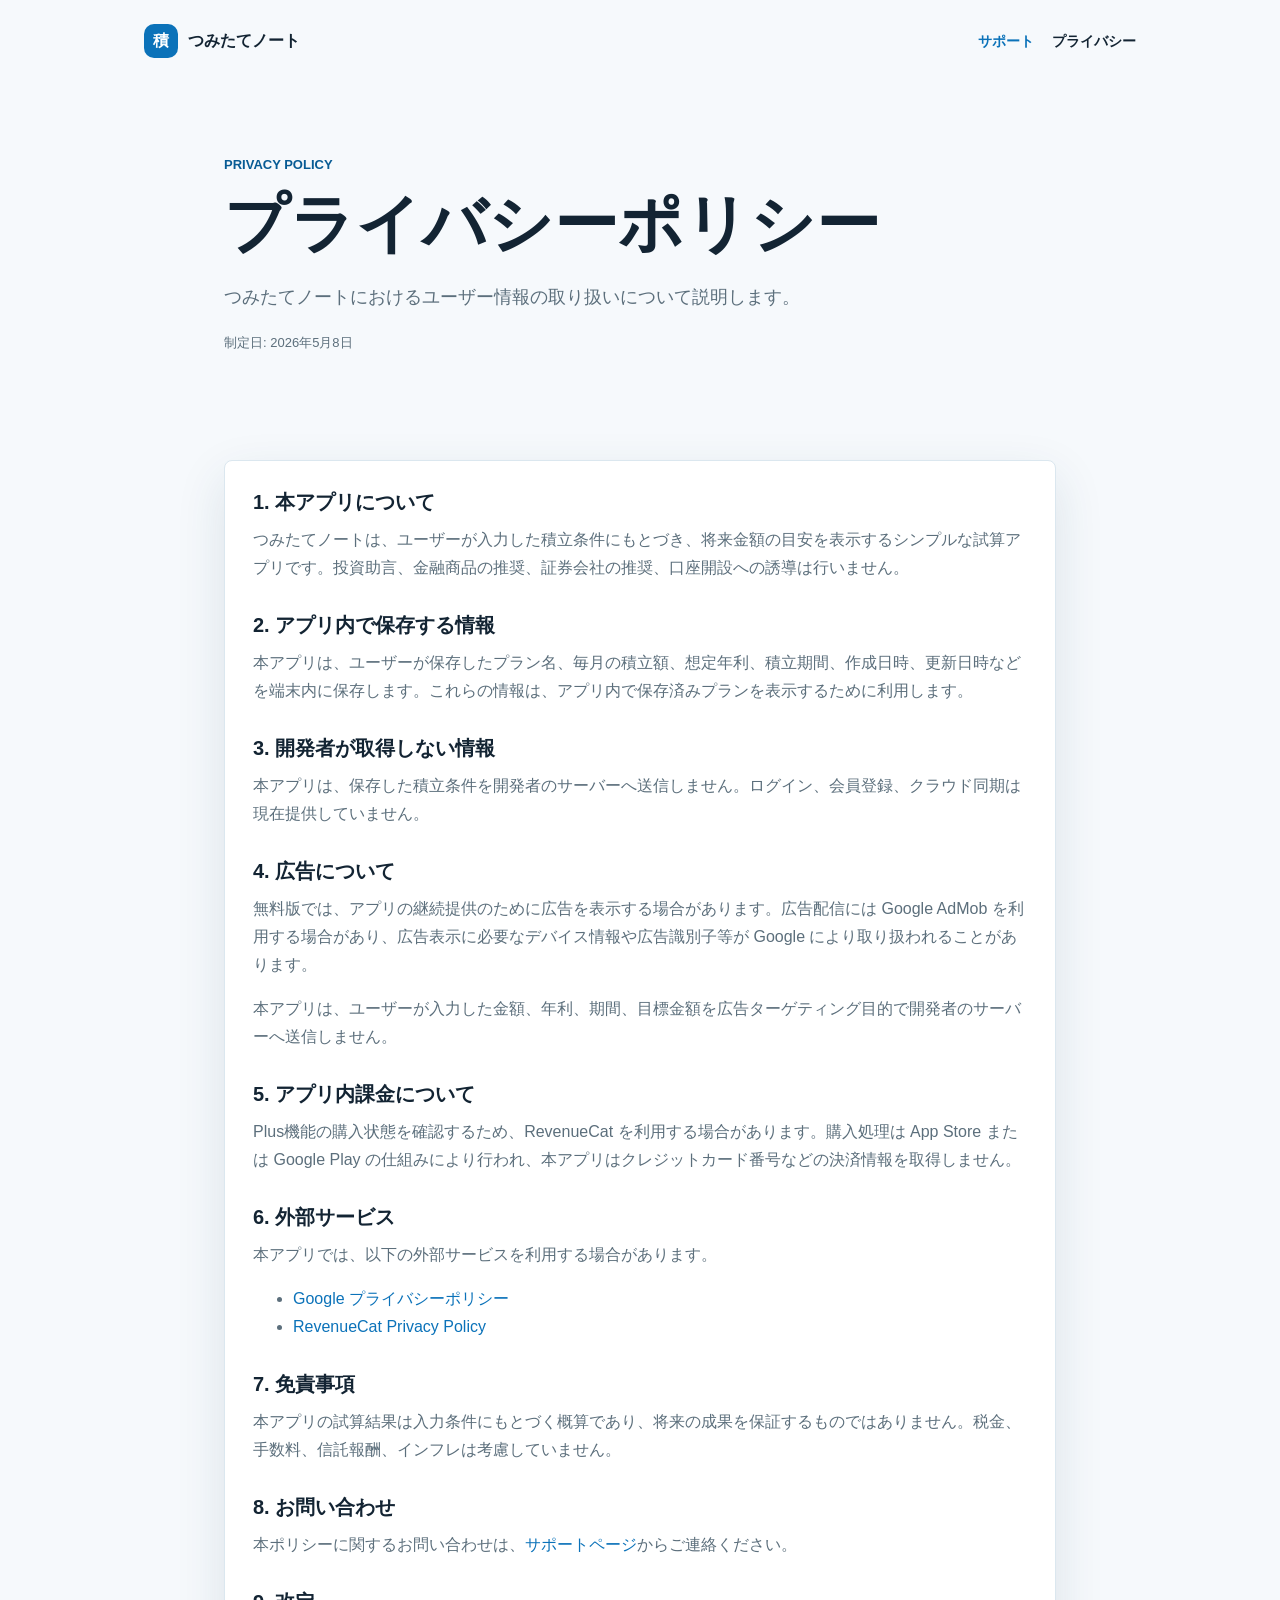
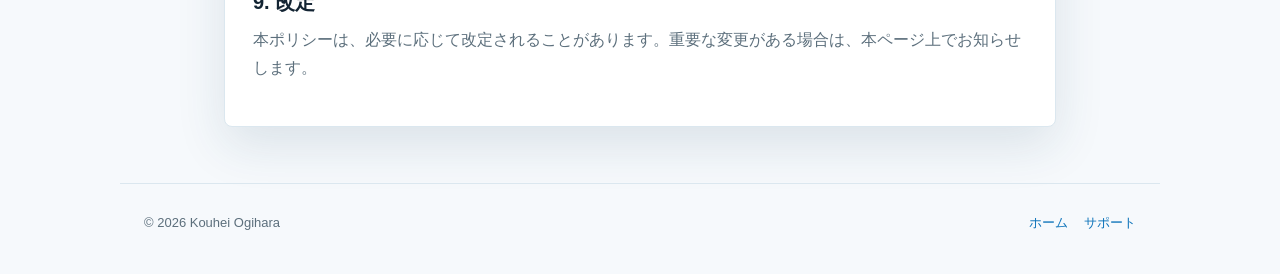
==== privacy/index.html @ b02117c7 "Add support site" ====
<!doctype html>
<html lang="ja">
  <head>
    <meta charset="utf-8">
    <meta name="viewport" content="width=device-width, initial-scale=1">
    <title>プライバシーポリシー | つみたてノート</title>
    <meta
      name="description"
      content="つみたてノートのプライバシーポリシーです。保存データ、広告、アプリ内課金、外部サービスの扱いを説明します。"
    >
    <link rel="stylesheet" href="../styles.css">
  </head>
  <body>
    <header class="site-header">
      <a class="brand" href="../" aria-label="つみたてノート ホーム">
        <span class="brand-mark" aria-hidden="true">積</span>
        <span>つみたてノート</span>
      </a>
      <nav class="nav" aria-label="主要リンク">
        <a href="../support/">サポート</a>
        <a href="./" aria-current="page">プライバシー</a>
      </nav>
    </header>

    <main class="page">
      <section class="page-head">
        <p class="eyebrow">Privacy Policy</p>
        <h1>プライバシーポリシー</h1>
        <p class="lead">
          つみたてノートにおけるユーザー情報の取り扱いについて説明します。
        </p>
        <p class="small">制定日: 2026年5月8日</p>
      </section>

      <section class="section policy">
        <h2>1. 本アプリについて</h2>
        <p>
          つみたてノートは、ユーザーが入力した積立条件にもとづき、将来金額の目安を表示するシンプルな試算アプリです。投資助言、金融商品の推奨、証券会社の推奨、口座開設への誘導は行いません。
        </p>

        <h2>2. アプリ内で保存する情報</h2>
        <p>
          本アプリは、ユーザーが保存したプラン名、毎月の積立額、想定年利、積立期間、作成日時、更新日時などを端末内に保存します。これらの情報は、アプリ内で保存済みプランを表示するために利用します。
        </p>

        <h2>3. 開発者が取得しない情報</h2>
        <p>
          本アプリは、保存した積立条件を開発者のサーバーへ送信しません。ログイン、会員登録、クラウド同期は現在提供していません。
        </p>

        <h2>4. 広告について</h2>
        <p>
          無料版では、アプリの継続提供のために広告を表示する場合があります。広告配信には Google AdMob を利用する場合があり、広告表示に必要なデバイス情報や広告識別子等が Google により取り扱われることがあります。
        </p>
        <p>
          本アプリは、ユーザーが入力した金額、年利、期間、目標金額を広告ターゲティング目的で開発者のサーバーへ送信しません。
        </p>

        <h2>5. アプリ内課金について</h2>
        <p>
          Plus機能の購入状態を確認するため、RevenueCat を利用する場合があります。購入処理は App Store または Google Play の仕組みにより行われ、本アプリはクレジットカード番号などの決済情報を取得しません。
        </p>

        <h2>6. 外部サービス</h2>
        <p>本アプリでは、以下の外部サービスを利用する場合があります。</p>
        <ul>
          <li><a href="https://policies.google.com/privacy" rel="noopener noreferrer">Google プライバシーポリシー</a></li>
          <li><a href="https://www.revenuecat.com/privacy/" rel="noopener noreferrer">RevenueCat Privacy Policy</a></li>
        </ul>

        <h2>7. 免責事項</h2>
        <p>
          本アプリの試算結果は入力条件にもとづく概算であり、将来の成果を保証するものではありません。税金、手数料、信託報酬、インフレは考慮していません。
        </p>

        <h2>8. お問い合わせ</h2>
        <p>
          本ポリシーに関するお問い合わせは、<a href="../support/">サポートページ</a>からご連絡ください。
        </p>

        <h2>9. 改定</h2>
        <p>
          本ポリシーは、必要に応じて改定されることがあります。重要な変更がある場合は、本ページ上でお知らせします。
        </p>
      </section>
    </main>

    <footer class="site-footer">
      <p>&copy; 2026 Kouhei Ogihara</p>
      <div class="footer-links">
        <a href="../">ホーム</a>
        <a href="../support/">サポート</a>
      </div>
    </footer>
  </body>
</html>
---- styles.css ----
:root {
  color-scheme: light;
  --bg: #f6f9fc;
  --surface: #ffffff;
  --surface-soft: #eef6fb;
  --text: #132433;
  --muted: #5c6f7c;
  --line: #dbe7ef;
  --accent: #0b72b9;
  --accent-strong: #075b94;
  --accent-soft: #dff1fb;
  --warning: #fff7df;
  --warning-line: #ead89a;
  --shadow: 0 18px 50px rgba(21, 62, 92, 0.12);
}

* {
  box-sizing: border-box;
}

body {
  margin: 0;
  background: var(--bg);
  color: var(--text);
  font-family:
    -apple-system,
    BlinkMacSystemFont,
    "Hiragino Sans",
    "Yu Gothic",
    "YuGothic",
    "Segoe UI",
    sans-serif;
  line-height: 1.75;
}

a {
  color: var(--accent);
  text-decoration: none;
}

a:hover {
  text-decoration: underline;
}

.site-header {
  display: flex;
  align-items: center;
  justify-content: space-between;
  max-width: 1040px;
  margin: 0 auto;
  padding: 24px;
}

.brand {
  display: inline-flex;
  align-items: center;
  gap: 10px;
  color: var(--text);
  font-weight: 800;
}

.brand:hover {
  text-decoration: none;
}

.brand-mark {
  display: grid;
  width: 34px;
  height: 34px;
  place-items: center;
  border-radius: 10px;
  background: var(--accent);
  color: #ffffff;
  font-size: 16px;
}

.nav {
  display: flex;
  align-items: center;
  gap: 18px;
  font-size: 14px;
  font-weight: 700;
}

.nav a[aria-current="page"] {
  color: var(--text);
}

main {
  max-width: 1040px;
  margin: 0 auto;
  padding: 0 24px 56px;
}

.hero,
.page-head {
  padding: 72px 0 56px;
}

.hero {
  max-width: 760px;
}

.page {
  max-width: 880px;
}

.eyebrow {
  margin: 0 0 10px;
  color: var(--accent-strong);
  font-size: 13px;
  font-weight: 800;
  letter-spacing: 0;
  text-transform: uppercase;
}

h1,
h2,
h3,
p {
  margin-top: 0;
}

h1 {
  max-width: 760px;
  margin-bottom: 20px;
  font-size: clamp(36px, 6vw, 64px);
  line-height: 1.18;
  letter-spacing: 0;
}

h2 {
  margin-bottom: 20px;
  font-size: 26px;
  line-height: 1.35;
}

h3 {
  margin-bottom: 8px;
  font-size: 18px;
}

.lead {
  max-width: 720px;
  color: var(--muted);
  font-size: 18px;
}

.small {
  color: var(--muted);
  font-size: 13px;
}

.actions {
  display: flex;
  flex-wrap: wrap;
  gap: 12px;
  margin-top: 28px;
}

.button {
  display: inline-flex;
  align-items: center;
  justify-content: center;
  min-height: 44px;
  padding: 10px 18px;
  border-radius: 8px;
  font-size: 15px;
  font-weight: 800;
}

.button:hover {
  text-decoration: none;
}

.button.primary {
  background: var(--accent);
  color: #ffffff;
}

.button.primary:hover {
  background: var(--accent-strong);
}

.button.secondary {
  border: 1px solid var(--line);
  background: var(--surface);
  color: var(--text);
}

.section {
  margin-top: 36px;
}

.feature-grid {
  display: grid;
  grid-template-columns: repeat(3, minmax(0, 1fr));
  gap: 16px;
}

.feature-card,
.faq-item,
.contact-box {
  border: 1px solid var(--line);
  border-radius: 8px;
  background: var(--surface);
  box-shadow: var(--shadow);
}

.feature-card {
  padding: 22px;
}

.feature-card p,
.faq-item p,
.contact-box p {
  margin-bottom: 0;
  color: var(--muted);
}

.contact-box {
  padding: 24px;
}

.contact-box .button {
  margin: 18px 0 14px;
}

.faq-list {
  display: grid;
  gap: 12px;
}

.faq-item {
  padding: 20px;
}

.notice {
  margin-top: 40px;
  padding: 24px;
  border: 1px solid var(--warning-line);
  border-radius: 8px;
  background: var(--warning);
}

.notice p {
  margin-bottom: 0;
}

.policy {
  padding: 28px;
  border: 1px solid var(--line);
  border-radius: 8px;
  background: var(--surface);
  box-shadow: var(--shadow);
}

.policy h2 {
  margin-top: 30px;
  margin-bottom: 10px;
  font-size: 20px;
}

.policy h2:first-child {
  margin-top: 0;
}

.policy p,
.policy li {
  color: var(--muted);
}

.site-footer {
  display: flex;
  align-items: center;
  justify-content: space-between;
  max-width: 1040px;
  margin: 0 auto;
  padding: 28px 24px 40px;
  border-top: 1px solid var(--line);
  color: var(--muted);
  font-size: 13px;
}

.site-footer p {
  margin-bottom: 0;
}

.footer-links {
  display: flex;
  gap: 16px;
}

@media (max-width: 760px) {
  .site-header,
  .site-footer {
    align-items: flex-start;
    flex-direction: column;
    gap: 18px;
  }

  .hero,
  .page-head {
    padding: 42px 0 34px;
  }

  h1 {
    font-size: 38px;
  }

  .lead {
    font-size: 16px;
  }

  .feature-grid {
    grid-template-columns: 1fr;
  }

  .policy {
    padding: 22px;
  }
}
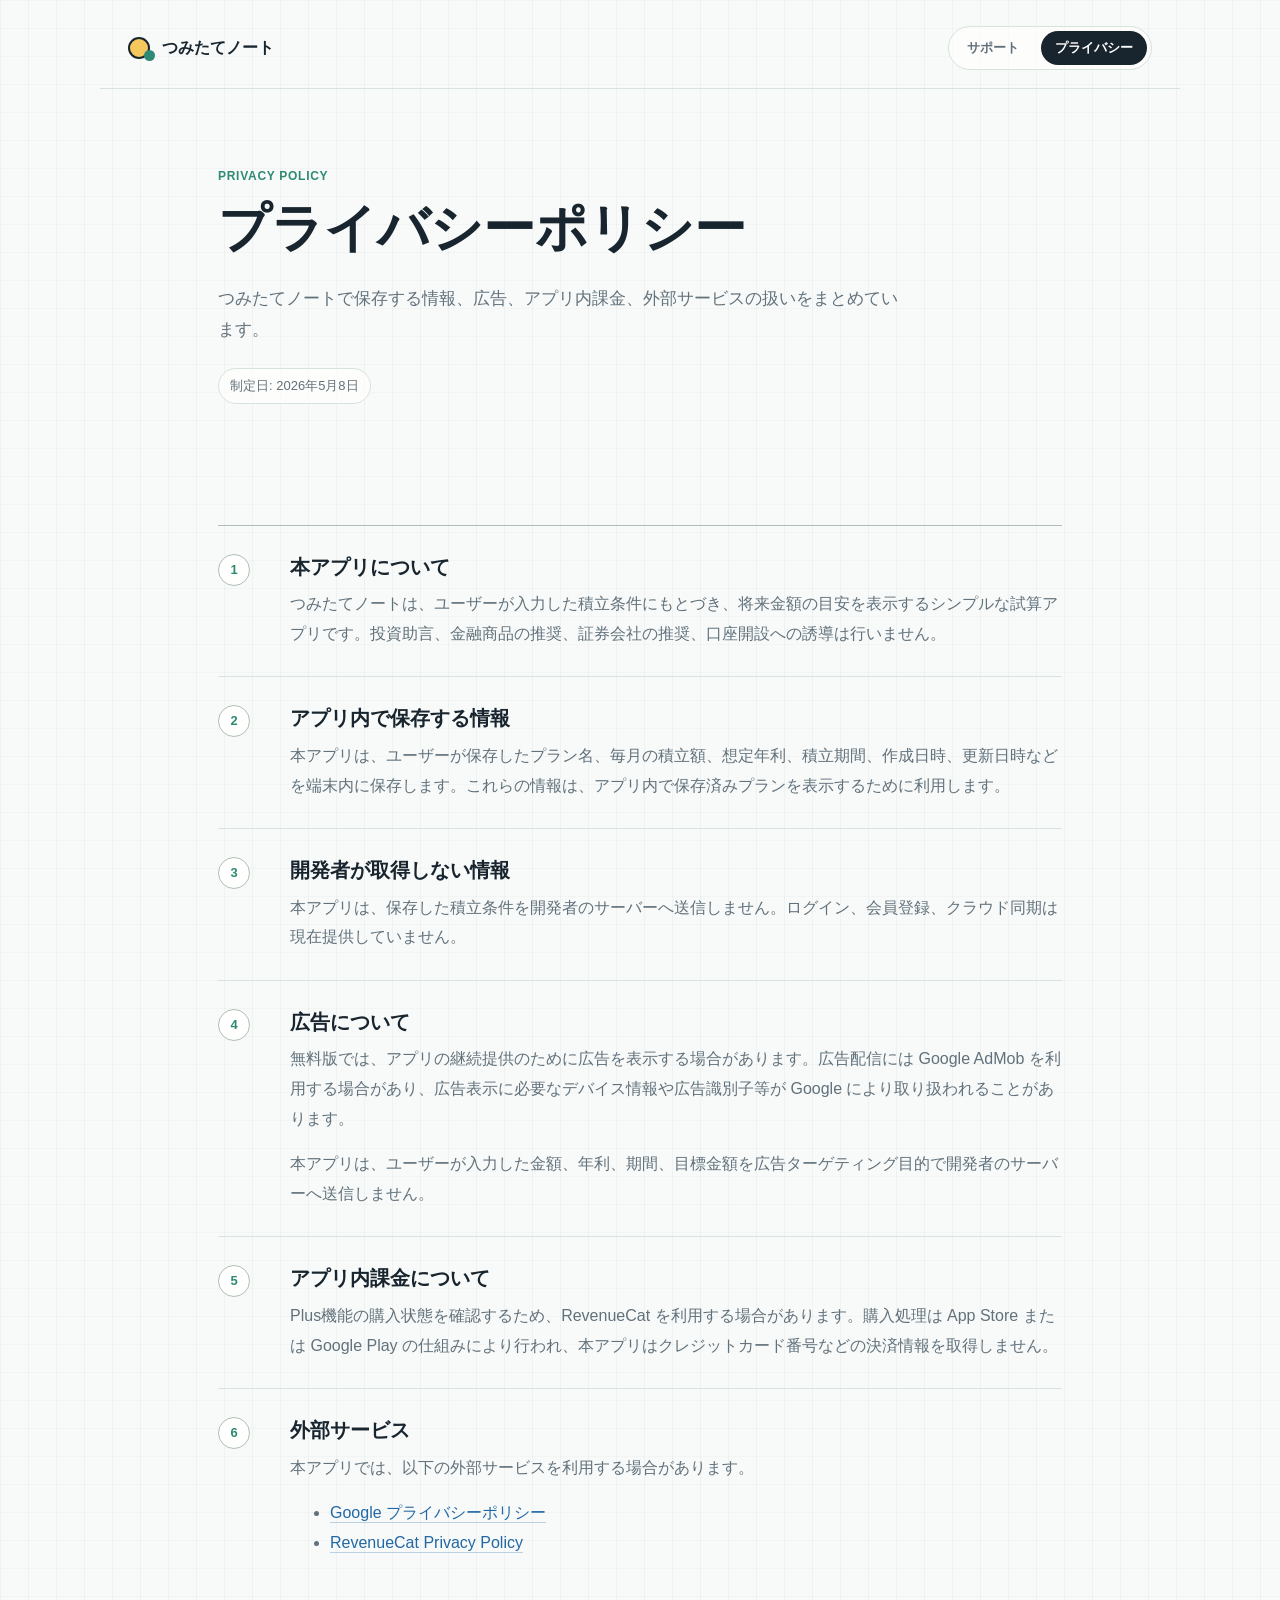
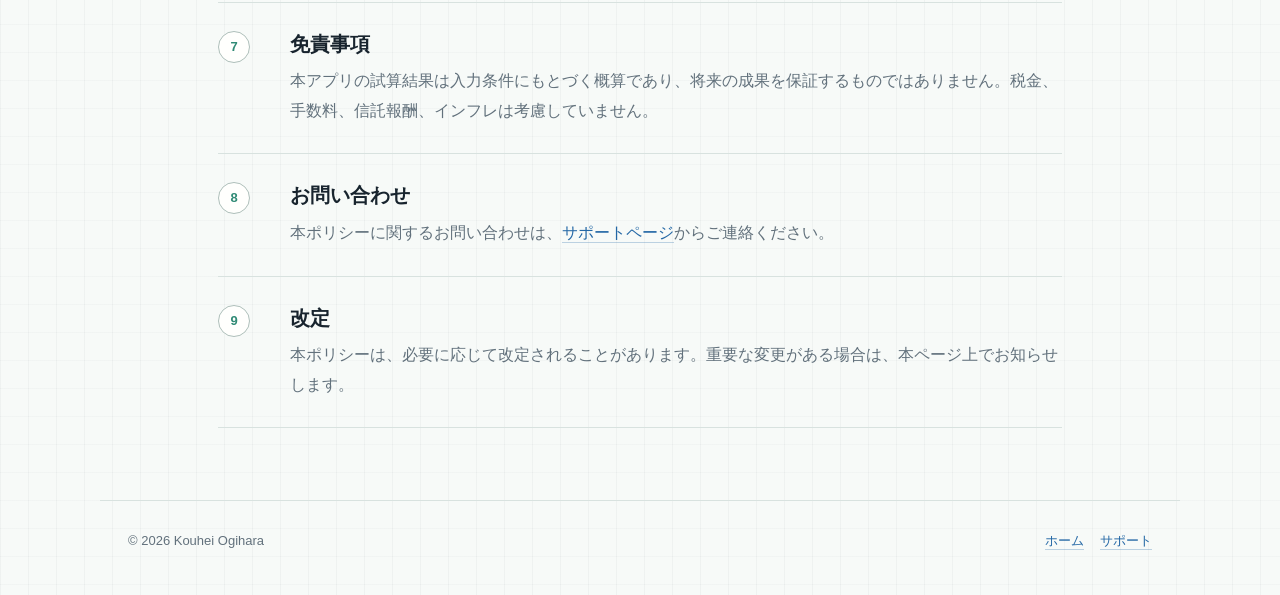
==== commit ea80690d: "Refine support site design" ====
--- a/privacy/index.html
+++ b/privacy/index.html
@@ -13,8 +13,8 @@
   <body>
     <header class="site-header">
       <a class="brand" href="../" aria-label="つみたてノート ホーム">
-        <span class="brand-mark" aria-hidden="true">積</span>
-        <span>つみたてノート</span>
+        <span class="brand-mark" aria-hidden="true"></span>
+        <span class="brand-name">つみたてノート</span>
       </a>
       <nav class="nav" aria-label="主要リンク">
         <a href="../support/">サポート</a>
@@ -27,61 +27,106 @@
         <p class="eyebrow">Privacy Policy</p>
         <h1>プライバシーポリシー</h1>
         <p class="lead">
-          つみたてノートにおけるユーザー情報の取り扱いについて説明します。
+          つみたてノートで保存する情報、広告、アプリ内課金、外部サービスの扱いをまとめています。
         </p>
-        <p class="small">制定日: 2026年5月8日</p>
+        <p class="date-note">制定日: 2026年5月8日</p>
       </section>
 
       <section class="section policy">
-        <h2>1. 本アプリについて</h2>
-        <p>
-          つみたてノートは、ユーザーが入力した積立条件にもとづき、将来金額の目安を表示するシンプルな試算アプリです。投資助言、金融商品の推奨、証券会社の推奨、口座開設への誘導は行いません。
-        </p>
+        <article class="policy-row">
+          <span>1</span>
+          <div>
+            <h2>本アプリについて</h2>
+            <p>
+              つみたてノートは、ユーザーが入力した積立条件にもとづき、将来金額の目安を表示するシンプルな試算アプリです。投資助言、金融商品の推奨、証券会社の推奨、口座開設への誘導は行いません。
+            </p>
+          </div>
+        </article>
 
-        <h2>2. アプリ内で保存する情報</h2>
-        <p>
-          本アプリは、ユーザーが保存したプラン名、毎月の積立額、想定年利、積立期間、作成日時、更新日時などを端末内に保存します。これらの情報は、アプリ内で保存済みプランを表示するために利用します。
-        </p>
+        <article class="policy-row">
+          <span>2</span>
+          <div>
+            <h2>アプリ内で保存する情報</h2>
+            <p>
+              本アプリは、ユーザーが保存したプラン名、毎月の積立額、想定年利、積立期間、作成日時、更新日時などを端末内に保存します。これらの情報は、アプリ内で保存済みプランを表示するために利用します。
+            </p>
+          </div>
+        </article>
 
-        <h2>3. 開発者が取得しない情報</h2>
-        <p>
-          本アプリは、保存した積立条件を開発者のサーバーへ送信しません。ログイン、会員登録、クラウド同期は現在提供していません。
-        </p>
+        <article class="policy-row">
+          <span>3</span>
+          <div>
+            <h2>開発者が取得しない情報</h2>
+            <p>
+              本アプリは、保存した積立条件を開発者のサーバーへ送信しません。ログイン、会員登録、クラウド同期は現在提供していません。
+            </p>
+          </div>
+        </article>
 
-        <h2>4. 広告について</h2>
-        <p>
-          無料版では、アプリの継続提供のために広告を表示する場合があります。広告配信には Google AdMob を利用する場合があり、広告表示に必要なデバイス情報や広告識別子等が Google により取り扱われることがあります。
-        </p>
-        <p>
-          本アプリは、ユーザーが入力した金額、年利、期間、目標金額を広告ターゲティング目的で開発者のサーバーへ送信しません。
-        </p>
+        <article class="policy-row">
+          <span>4</span>
+          <div>
+            <h2>広告について</h2>
+            <p>
+              無料版では、アプリの継続提供のために広告を表示する場合があります。広告配信には Google AdMob を利用する場合があり、広告表示に必要なデバイス情報や広告識別子等が Google により取り扱われることがあります。
+            </p>
+            <p>
+              本アプリは、ユーザーが入力した金額、年利、期間、目標金額を広告ターゲティング目的で開発者のサーバーへ送信しません。
+            </p>
+          </div>
+        </article>
 
-        <h2>5. アプリ内課金について</h2>
-        <p>
-          Plus機能の購入状態を確認するため、RevenueCat を利用する場合があります。購入処理は App Store または Google Play の仕組みにより行われ、本アプリはクレジットカード番号などの決済情報を取得しません。
-        </p>
+        <article class="policy-row">
+          <span>5</span>
+          <div>
+            <h2>アプリ内課金について</h2>
+            <p>
+              Plus機能の購入状態を確認するため、RevenueCat を利用する場合があります。購入処理は App Store または Google Play の仕組みにより行われ、本アプリはクレジットカード番号などの決済情報を取得しません。
+            </p>
+          </div>
+        </article>
 
-        <h2>6. 外部サービス</h2>
-        <p>本アプリでは、以下の外部サービスを利用する場合があります。</p>
-        <ul>
-          <li><a href="https://policies.google.com/privacy" rel="noopener noreferrer">Google プライバシーポリシー</a></li>
-          <li><a href="https://www.revenuecat.com/privacy/" rel="noopener noreferrer">RevenueCat Privacy Policy</a></li>
-        </ul>
+        <article class="policy-row">
+          <span>6</span>
+          <div>
+            <h2>外部サービス</h2>
+            <p>本アプリでは、以下の外部サービスを利用する場合があります。</p>
+            <ul>
+              <li><a href="https://policies.google.com/privacy" rel="noopener noreferrer">Google プライバシーポリシー</a></li>
+              <li><a href="https://www.revenuecat.com/privacy/" rel="noopener noreferrer">RevenueCat Privacy Policy</a></li>
+            </ul>
+          </div>
+        </article>
 
-        <h2>7. 免責事項</h2>
-        <p>
-          本アプリの試算結果は入力条件にもとづく概算であり、将来の成果を保証するものではありません。税金、手数料、信託報酬、インフレは考慮していません。
-        </p>
+        <article class="policy-row">
+          <span>7</span>
+          <div>
+            <h2>免責事項</h2>
+            <p>
+              本アプリの試算結果は入力条件にもとづく概算であり、将来の成果を保証するものではありません。税金、手数料、信託報酬、インフレは考慮していません。
+            </p>
+          </div>
+        </article>
 
-        <h2>8. お問い合わせ</h2>
-        <p>
-          本ポリシーに関するお問い合わせは、<a href="../support/">サポートページ</a>からご連絡ください。
-        </p>
+        <article class="policy-row">
+          <span>8</span>
+          <div>
+            <h2>お問い合わせ</h2>
+            <p>
+              本ポリシーに関するお問い合わせは、<a href="../support/">サポートページ</a>からご連絡ください。
+            </p>
+          </div>
+        </article>
 
-        <h2>9. 改定</h2>
-        <p>
-          本ポリシーは、必要に応じて改定されることがあります。重要な変更がある場合は、本ページ上でお知らせします。
-        </p>
+        <article class="policy-row">
+          <span>9</span>
+          <div>
+            <h2>改定</h2>
+            <p>
+              本ポリシーは、必要に応じて改定されることがあります。重要な変更がある場合は、本ページ上でお知らせします。
+            </p>
+          </div>
+        </article>
       </section>
     </main>
 
--- a/styles.css
+++ b/styles.css
@@ -1,27 +1,35 @@
 :root {
   color-scheme: light;
-  --bg: #f6f9fc;
-  --surface: #ffffff;
-  --surface-soft: #eef6fb;
-  --text: #132433;
-  --muted: #5c6f7c;
-  --line: #dbe7ef;
-  --accent: #0b72b9;
-  --accent-strong: #075b94;
-  --accent-soft: #dff1fb;
+  --page: #f7faf8;
+  --paper: #fffffd;
+  --ink: #18242e;
+  --muted: #62717c;
+  --soft: #edf5f3;
+  --line: #d8e2df;
+  --line-strong: #aebfba;
+  --blue: #2367a5;
+  --blue-dark: #154b7d;
+  --green: #2f8a75;
+  --yellow: #f4c85d;
   --warning: #fff7df;
-  --warning-line: #ead89a;
-  --shadow: 0 18px 50px rgba(21, 62, 92, 0.12);
 }
 
 * {
   box-sizing: border-box;
 }
 
+html {
+  background: var(--page);
+}
+
 body {
+  min-height: 100vh;
   margin: 0;
-  background: var(--bg);
-  color: var(--text);
+  background:
+    linear-gradient(90deg, rgba(24, 36, 46, 0.035) 1px, transparent 1px) 0 0 / 28px 28px,
+    linear-gradient(180deg, rgba(24, 36, 46, 0.025) 1px, transparent 1px) 0 0 / 28px 28px,
+    var(--page);
+  color: var(--ink);
   font-family:
     -apple-system,
     BlinkMacSystemFont,
@@ -30,87 +38,127 @@
     "YuGothic",
     "Segoe UI",
     sans-serif;
-  line-height: 1.75;
+  line-height: 1.85;
 }
 
 a {
-  color: var(--accent);
-  text-decoration: none;
+  color: var(--blue);
+  text-decoration-color: rgba(35, 103, 165, 0.28);
+  text-decoration-thickness: 1px;
+  text-underline-offset: 4px;
 }
 
 a:hover {
-  text-decoration: underline;
+  color: var(--blue-dark);
+  text-decoration-color: currentColor;
 }
 
 .site-header {
   display: flex;
   align-items: center;
   justify-content: space-between;
-  max-width: 1040px;
+  max-width: 1080px;
   margin: 0 auto;
-  padding: 24px;
+  padding: 26px 28px 18px;
+  border-bottom: 1px solid var(--line);
 }
 
 .brand {
   display: inline-flex;
   align-items: center;
-  gap: 10px;
-  color: var(--text);
+  gap: 12px;
+  color: var(--ink);
+  text-decoration: none;
+}
+
+.brand:hover {
+  color: var(--ink);
+  text-decoration: none;
+}
+
+.brand-mark {
+  position: relative;
+  width: 22px;
+  height: 22px;
+  border: 2px solid var(--ink);
+  border-radius: 50%;
+  background: var(--yellow);
+}
+
+.brand-mark::after {
+  position: absolute;
+  right: -7px;
+  bottom: -4px;
+  width: 11px;
+  height: 11px;
+  border-radius: 50%;
+  background: var(--green);
+  content: "";
+}
+
+.brand-name {
+  font-size: 16px;
   font-weight: 800;
-}
-
-.brand:hover {
-  text-decoration: none;
-}
-
-.brand-mark {
-  display: grid;
-  width: 34px;
-  height: 34px;
-  place-items: center;
-  border-radius: 10px;
-  background: var(--accent);
-  color: #ffffff;
-  font-size: 16px;
+  letter-spacing: 0;
 }
 
 .nav {
   display: flex;
   align-items: center;
-  gap: 18px;
-  font-size: 14px;
-  font-weight: 700;
-}
-
-.nav a[aria-current="page"] {
-  color: var(--text);
-}
-
-main {
-  max-width: 1040px;
-  margin: 0 auto;
-  padding: 0 24px 56px;
-}
-
-.hero,
-.page-head {
-  padding: 72px 0 56px;
-}
-
-.hero {
-  max-width: 760px;
-}
-
-.page {
-  max-width: 880px;
-}
-
-.eyebrow {
-  margin: 0 0 10px;
-  color: var(--accent-strong);
+  gap: 8px;
+  padding: 4px;
+  border: 1px solid var(--line);
+  border-radius: 999px;
+  background: rgba(255, 255, 253, 0.72);
+}
+
+.nav a {
+  display: inline-flex;
+  min-height: 34px;
+  align-items: center;
+  padding: 0 14px;
+  border-radius: 999px;
+  color: var(--muted);
   font-size: 13px;
   font-weight: 800;
-  letter-spacing: 0;
+  text-decoration: none;
+}
+
+.nav a[aria-current="page"] {
+  background: var(--ink);
+  color: #ffffff;
+}
+
+main {
+  max-width: 1080px;
+  margin: 0 auto;
+  padding: 0 28px 72px;
+}
+
+.page {
+  max-width: 900px;
+}
+
+.home-hero,
+.page-head {
+  padding: 76px 0 54px;
+}
+
+.home-hero {
+  display: grid;
+  grid-template-columns: minmax(0, 1fr) 300px;
+  gap: 48px;
+  align-items: end;
+}
+
+.eyebrow,
+.section-kicker,
+.desk-note-label {
+  margin: 0 0 10px;
+  color: var(--green);
+  font-size: 12px;
+  font-weight: 900;
+  letter-spacing: 0.06em;
   text-transform: uppercase;
 }
 
@@ -123,50 +171,116 @@
 
 h1 {
   max-width: 760px;
-  margin-bottom: 20px;
-  font-size: clamp(36px, 6vw, 64px);
-  line-height: 1.18;
+  margin-bottom: 22px;
+  font-size: 52px;
+  font-weight: 850;
+  line-height: 1.22;
   letter-spacing: 0;
 }
 
 h2 {
-  margin-bottom: 20px;
-  font-size: 26px;
-  line-height: 1.35;
+  margin-bottom: 18px;
+  font-size: 28px;
+  line-height: 1.38;
+  letter-spacing: 0;
 }
 
 h3 {
-  margin-bottom: 8px;
-  font-size: 18px;
+  margin-bottom: 5px;
+  font-size: 17px;
+  line-height: 1.5;
 }
 
 .lead {
-  max-width: 720px;
-  color: var(--muted);
-  font-size: 18px;
-}
-
-.small {
+  max-width: 690px;
+  margin-bottom: 0;
+  color: var(--muted);
+  font-size: 17px;
+}
+
+.small,
+.date-note {
   color: var(--muted);
   font-size: 13px;
+}
+
+.date-note {
+  display: inline-flex;
+  margin-top: 22px;
+  padding: 5px 11px;
+  border: 1px solid var(--line);
+  border-radius: 999px;
+  background: rgba(255, 255, 253, 0.72);
+}
+
+.desk-note {
+  position: relative;
+  padding: 22px 22px 22px 26px;
+  border: 1px solid var(--line-strong);
+  border-left: 5px solid var(--yellow);
+  border-radius: 2px 18px 18px 2px;
+  background: var(--paper);
+}
+
+.desk-note p:last-child {
+  margin-bottom: 0;
+  color: var(--muted);
+  font-size: 14px;
+}
+
+.section {
+  margin-top: 54px;
+}
+
+.split-section {
+  display: grid;
+  grid-template-columns: 280px minmax(0, 1fr);
+  gap: 56px;
+  align-items: start;
+  padding-top: 34px;
+  border-top: 1px solid var(--line);
+}
+
+.note-list {
+  border-top: 1px solid var(--line-strong);
+}
+
+.note-list article {
+  display: grid;
+  grid-template-columns: 52px minmax(0, 1fr);
+  gap: 22px;
+  padding: 22px 0;
+  border-bottom: 1px solid var(--line);
+}
+
+.note-list p {
+  margin-bottom: 0;
+  color: var(--muted);
+}
+
+.note-number {
+  color: var(--green);
+  font-size: 13px;
+  font-weight: 900;
 }
 
 .actions {
   display: flex;
   flex-wrap: wrap;
-  gap: 12px;
-  margin-top: 28px;
+  gap: 10px;
+  margin-top: 0;
 }
 
 .button {
   display: inline-flex;
+  min-height: 42px;
   align-items: center;
   justify-content: center;
-  min-height: 44px;
-  padding: 10px 18px;
-  border-radius: 8px;
-  font-size: 15px;
-  font-weight: 800;
+  padding: 8px 16px;
+  border-radius: 999px;
+  font-size: 14px;
+  font-weight: 850;
+  text-decoration: none;
 }
 
 .button:hover {
@@ -174,52 +288,53 @@
 }
 
 .button.primary {
-  background: var(--accent);
+  background: var(--ink);
   color: #ffffff;
 }
 
 .button.primary:hover {
-  background: var(--accent-strong);
+  background: var(--blue-dark);
+  color: #ffffff;
 }
 
 .button.secondary {
-  border: 1px solid var(--line);
-  background: var(--surface);
-  color: var(--text);
-}
-
-.section {
-  margin-top: 36px;
-}
-
-.feature-grid {
+  border: 1px solid var(--line-strong);
+  background: var(--paper);
+  color: var(--ink);
+}
+
+.link-panel {
+  display: flex;
+  align-items: center;
+  justify-content: space-between;
+  gap: 30px;
+  padding: 28px 0;
+  border-top: 1px solid var(--line);
+  border-bottom: 1px solid var(--line);
+}
+
+.link-panel p {
+  margin-bottom: 0;
+  color: var(--muted);
+}
+
+.support-lead {
   display: grid;
-  grid-template-columns: repeat(3, minmax(0, 1fr));
-  gap: 16px;
-}
-
-.feature-card,
-.faq-item,
+  grid-template-columns: 220px minmax(0, 1fr);
+  gap: 40px;
+  align-items: start;
+}
+
 .contact-box {
-  border: 1px solid var(--line);
-  border-radius: 8px;
-  background: var(--surface);
-  box-shadow: var(--shadow);
-}
-
-.feature-card {
-  padding: 22px;
-}
-
-.feature-card p,
-.faq-item p,
+  padding: 26px;
+  border: 1px solid var(--line-strong);
+  border-radius: 18px;
+  background: var(--paper);
+}
+
 .contact-box p {
   margin-bottom: 0;
   color: var(--muted);
-}
-
-.contact-box {
-  padding: 24px;
 }
 
 .contact-box .button {
@@ -227,42 +342,93 @@
 }
 
 .faq-list {
+  border-top: 1px solid var(--line-strong);
+}
+
+.faq-item {
+  border-bottom: 1px solid var(--line);
+}
+
+.faq-item summary {
+  cursor: pointer;
+  list-style: none;
+  padding: 20px 42px 20px 0;
+  color: var(--ink);
+  font-size: 17px;
+  font-weight: 850;
+  line-height: 1.55;
+}
+
+.faq-item summary::-webkit-details-marker {
+  display: none;
+}
+
+.faq-item summary::after {
+  float: right;
+  width: 22px;
+  height: 22px;
+  margin-right: -38px;
+  border: 1px solid var(--line-strong);
+  border-radius: 50%;
+  color: var(--green);
+  content: "+";
+  font-size: 16px;
+  font-weight: 800;
+  line-height: 20px;
+  text-align: center;
+}
+
+.faq-item[open] summary::after {
+  content: "-";
+}
+
+.faq-item p {
+  max-width: 720px;
+  margin: -8px 0 20px;
+  color: var(--muted);
+}
+
+.notice {
+  padding: 24px 26px;
+  border: 1px solid #e2c56d;
+  border-radius: 18px;
+  background: var(--warning);
+}
+
+.notice p {
+  margin-bottom: 0;
+  color: #5e563b;
+}
+
+.policy {
+  border-top: 1px solid var(--line-strong);
+}
+
+.policy-row {
   display: grid;
-  gap: 12px;
-}
-
-.faq-item {
-  padding: 20px;
-}
-
-.notice {
-  margin-top: 40px;
-  padding: 24px;
-  border: 1px solid var(--warning-line);
-  border-radius: 8px;
-  background: var(--warning);
-}
-
-.notice p {
-  margin-bottom: 0;
-}
-
-.policy {
-  padding: 28px;
-  border: 1px solid var(--line);
-  border-radius: 8px;
-  background: var(--surface);
-  box-shadow: var(--shadow);
+  grid-template-columns: 48px minmax(0, 1fr);
+  gap: 24px;
+  padding: 28px 0;
+  border-bottom: 1px solid var(--line);
+}
+
+.policy-row > span {
+  display: inline-flex;
+  width: 32px;
+  height: 32px;
+  align-items: center;
+  justify-content: center;
+  border: 1px solid var(--line-strong);
+  border-radius: 50%;
+  background: var(--paper);
+  color: var(--green);
+  font-size: 13px;
+  font-weight: 900;
 }
 
 .policy h2 {
-  margin-top: 30px;
-  margin-bottom: 10px;
+  margin-bottom: 8px;
   font-size: 20px;
-}
-
-.policy h2:first-child {
-  margin-top: 0;
 }
 
 .policy p,
@@ -270,13 +436,17 @@
   color: var(--muted);
 }
 
+.policy p:last-child {
+  margin-bottom: 0;
+}
+
 .site-footer {
   display: flex;
   align-items: center;
   justify-content: space-between;
-  max-width: 1040px;
+  max-width: 1080px;
   margin: 0 auto;
-  padding: 28px 24px 40px;
+  padding: 28px 28px 42px;
   border-top: 1px solid var(--line);
   color: var(--muted);
   font-size: 13px;
@@ -291,7 +461,7 @@
   gap: 16px;
 }
 
-@media (max-width: 760px) {
+@media (max-width: 780px) {
   .site-header,
   .site-footer {
     align-items: flex-start;
@@ -299,24 +469,57 @@
     gap: 18px;
   }
 
-  .hero,
+  .nav {
+    width: 100%;
+    justify-content: space-between;
+  }
+
+  .nav a {
+    flex: 1;
+    justify-content: center;
+  }
+
+  main {
+    padding-right: 24px;
+    padding-left: 24px;
+  }
+
+  .home-hero,
   .page-head {
-    padding: 42px 0 34px;
+    padding: 54px 0 38px;
+  }
+
+  .home-hero,
+  .split-section,
+  .support-lead {
+    grid-template-columns: 1fr;
+    gap: 28px;
   }
 
   h1 {
     font-size: 38px;
   }
 
+  h2 {
+    font-size: 25px;
+  }
+
   .lead {
     font-size: 16px;
   }
 
-  .feature-grid {
+  .link-panel {
+    align-items: flex-start;
+    flex-direction: column;
+  }
+
+  .note-list article,
+  .policy-row {
     grid-template-columns: 1fr;
-  }
-
-  .policy {
-    padding: 22px;
-  }
-}
+    gap: 10px;
+  }
+
+  .faq-item summary {
+    padding-right: 38px;
+  }
+}
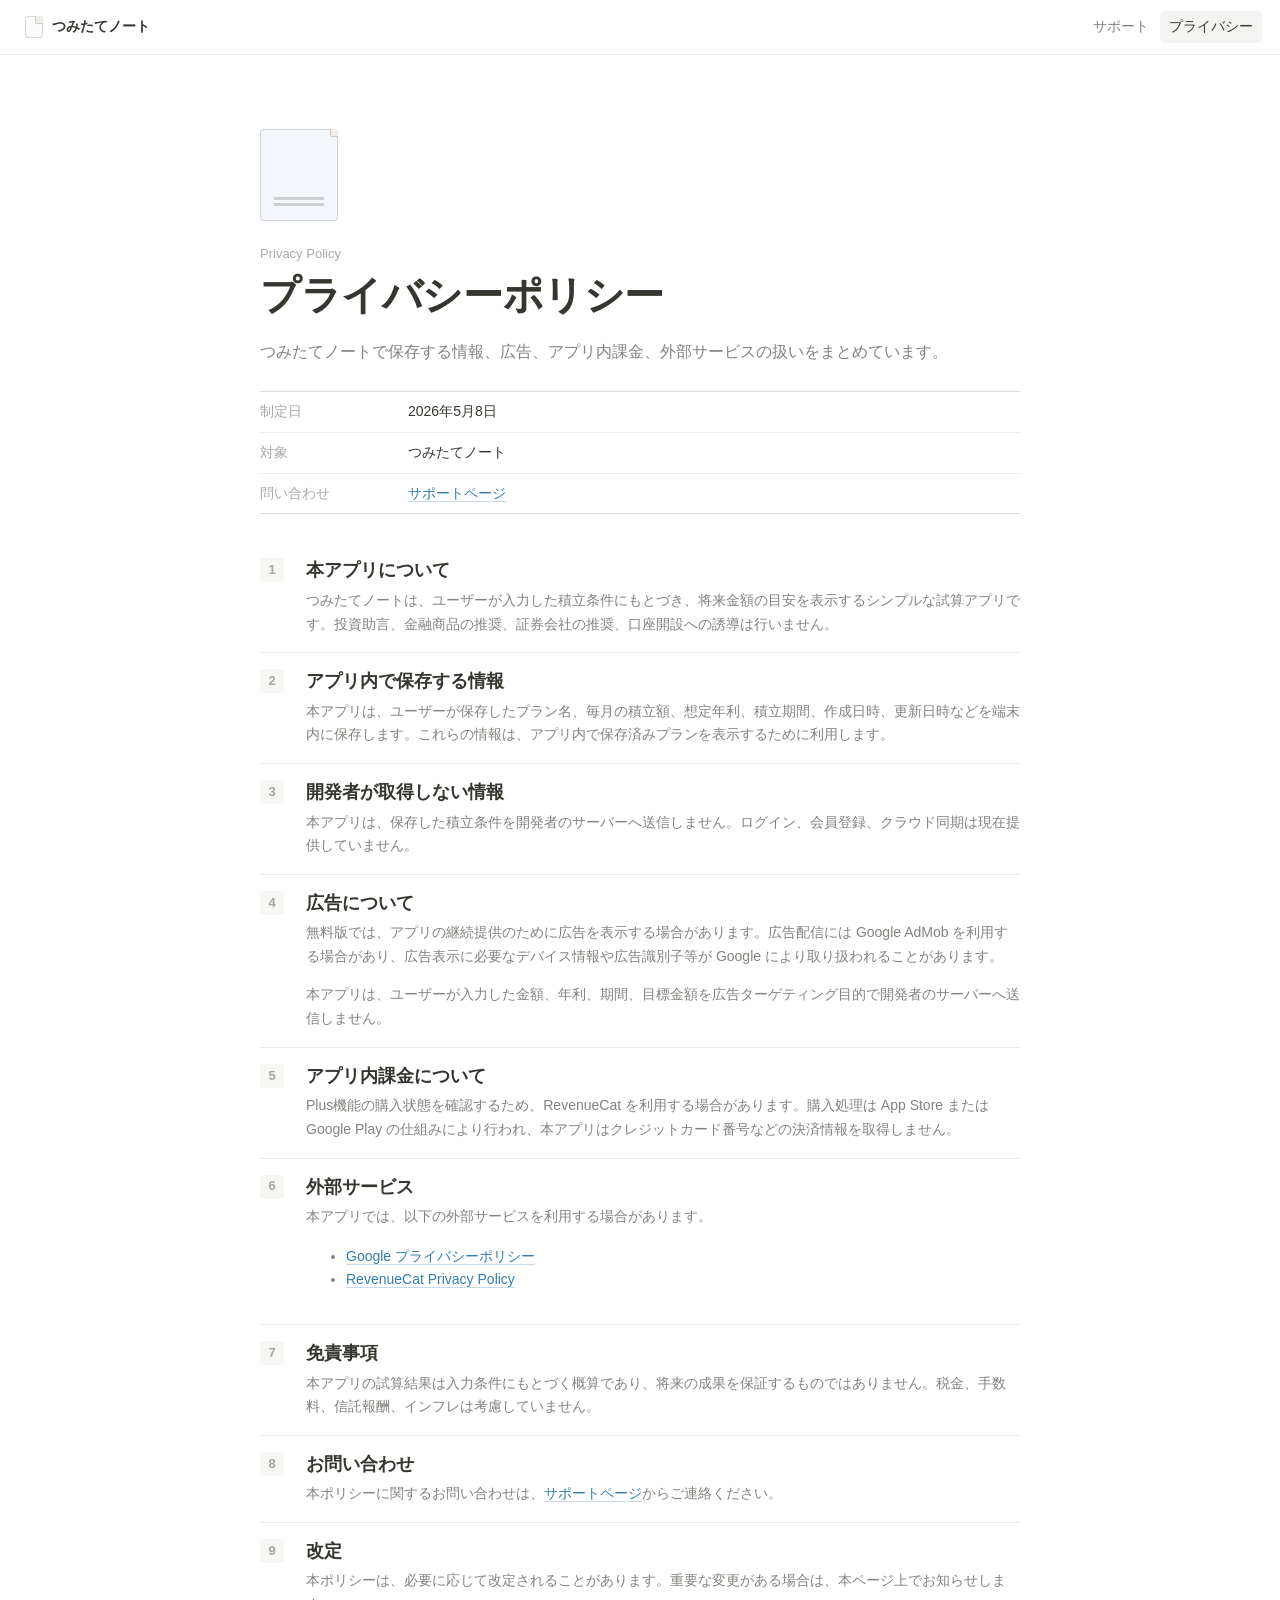
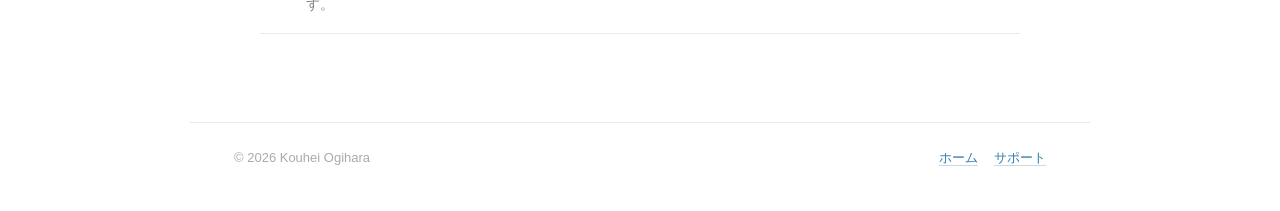
==== commit 49fe863c: "Make support site Notion style" ====
--- a/privacy/index.html
+++ b/privacy/index.html
@@ -22,18 +22,34 @@
       </nav>
     </header>
 
-    <main class="page">
+    <main class="document">
+      <article class="notion-page">
       <section class="page-head">
+        <div class="page-icon privacy-icon" aria-hidden="true"></div>
         <p class="eyebrow">Privacy Policy</p>
         <h1>プライバシーポリシー</h1>
         <p class="lead">
           つみたてノートで保存する情報、広告、アプリ内課金、外部サービスの扱いをまとめています。
         </p>
-        <p class="date-note">制定日: 2026年5月8日</p>
       </section>
 
+      <dl class="properties" aria-label="ページ情報">
+        <div>
+          <dt>制定日</dt>
+          <dd>2026年5月8日</dd>
+        </div>
+        <div>
+          <dt>対象</dt>
+          <dd>つみたてノート</dd>
+        </div>
+        <div>
+          <dt>問い合わせ</dt>
+          <dd><a href="../support/">サポートページ</a></dd>
+        </div>
+      </dl>
+
       <section class="section policy">
-        <article class="policy-row">
+        <article class="policy-row" id="about">
           <span>1</span>
           <div>
             <h2>本アプリについて</h2>
@@ -43,7 +59,7 @@
           </div>
         </article>
 
-        <article class="policy-row">
+        <article class="policy-row" id="saved-data">
           <span>2</span>
           <div>
             <h2>アプリ内で保存する情報</h2>
@@ -53,7 +69,7 @@
           </div>
         </article>
 
-        <article class="policy-row">
+        <article class="policy-row" id="not-collected">
           <span>3</span>
           <div>
             <h2>開発者が取得しない情報</h2>
@@ -63,7 +79,7 @@
           </div>
         </article>
 
-        <article class="policy-row">
+        <article class="policy-row" id="ads">
           <span>4</span>
           <div>
             <h2>広告について</h2>
@@ -76,7 +92,7 @@
           </div>
         </article>
 
-        <article class="policy-row">
+        <article class="policy-row" id="iap">
           <span>5</span>
           <div>
             <h2>アプリ内課金について</h2>
@@ -86,7 +102,7 @@
           </div>
         </article>
 
-        <article class="policy-row">
+        <article class="policy-row" id="services">
           <span>6</span>
           <div>
             <h2>外部サービス</h2>
@@ -98,7 +114,7 @@
           </div>
         </article>
 
-        <article class="policy-row">
+        <article class="policy-row" id="disclaimer">
           <span>7</span>
           <div>
             <h2>免責事項</h2>
@@ -108,7 +124,7 @@
           </div>
         </article>
 
-        <article class="policy-row">
+        <article class="policy-row" id="contact">
           <span>8</span>
           <div>
             <h2>お問い合わせ</h2>
@@ -118,7 +134,7 @@
           </div>
         </article>
 
-        <article class="policy-row">
+        <article class="policy-row" id="revision">
           <span>9</span>
           <div>
             <h2>改定</h2>
@@ -128,6 +144,7 @@
           </div>
         </article>
       </section>
+      </article>
     </main>
 
     <footer class="site-footer">
--- a/styles.css
+++ b/styles.css
@@ -1,17 +1,16 @@
 :root {
   color-scheme: light;
-  --page: #f7faf8;
-  --paper: #fffffd;
-  --ink: #18242e;
-  --muted: #62717c;
-  --soft: #edf5f3;
-  --line: #d8e2df;
-  --line-strong: #aebfba;
-  --blue: #2367a5;
-  --blue-dark: #154b7d;
-  --green: #2f8a75;
-  --yellow: #f4c85d;
-  --warning: #fff7df;
+  --page: #ffffff;
+  --ink: #37352f;
+  --muted: rgba(55, 53, 47, 0.62);
+  --faint: rgba(55, 53, 47, 0.42);
+  --line: rgba(55, 53, 47, 0.16);
+  --hover: rgba(55, 53, 47, 0.06);
+  --soft: #f7f6f3;
+  --blue: #337ea9;
+  --brown: #9f6b53;
+  --green: #448361;
+  --yellow: #dfab01;
 }
 
 * {
@@ -25,12 +24,10 @@
 body {
   min-height: 100vh;
   margin: 0;
-  background:
-    linear-gradient(90deg, rgba(24, 36, 46, 0.035) 1px, transparent 1px) 0 0 / 28px 28px,
-    linear-gradient(180deg, rgba(24, 36, 46, 0.025) 1px, transparent 1px) 0 0 / 28px 28px,
-    var(--page);
+  background: var(--page);
   color: var(--ink);
   font-family:
+    ui-sans-serif,
     -apple-system,
     BlinkMacSystemFont,
     "Hiragino Sans",
@@ -38,402 +35,448 @@
     "YuGothic",
     "Segoe UI",
     sans-serif;
-  line-height: 1.85;
+  line-height: 1.7;
 }
 
 a {
   color: var(--blue);
-  text-decoration-color: rgba(35, 103, 165, 0.28);
-  text-decoration-thickness: 1px;
-  text-underline-offset: 4px;
+  text-decoration: underline;
+  text-decoration-color: rgba(51, 126, 169, 0.28);
+  text-underline-offset: 3px;
 }
 
 a:hover {
-  color: var(--blue-dark);
-  text-decoration-color: currentColor;
+  background: var(--hover);
 }
 
 .site-header {
+  position: sticky;
+  top: 0;
+  z-index: 10;
   display: flex;
   align-items: center;
   justify-content: space-between;
-  max-width: 1080px;
-  margin: 0 auto;
-  padding: 26px 28px 18px;
-  border-bottom: 1px solid var(--line);
+  min-height: 54px;
+  padding: 10px 18px;
+  border-bottom: 1px solid rgba(55, 53, 47, 0.09);
+  background: rgba(255, 255, 255, 0.92);
+  backdrop-filter: blur(14px);
 }
 
 .brand {
   display: inline-flex;
-  align-items: center;
-  gap: 12px;
-  color: var(--ink);
+  min-height: 34px;
+  align-items: center;
+  gap: 9px;
+  padding: 4px 7px;
+  border-radius: 5px;
+  color: var(--ink);
+  font-size: 14px;
+  font-weight: 600;
   text-decoration: none;
 }
 
 .brand:hover {
+  background: var(--hover);
   color: var(--ink);
   text-decoration: none;
 }
 
+.brand-mark,
+.page-icon,
+.bookmark-icon {
+  position: relative;
+  flex: 0 0 auto;
+  border: 1px solid rgba(55, 53, 47, 0.18);
+  border-radius: 4px;
+  background: #fbfbfa;
+}
+
 .brand-mark {
-  position: relative;
-  width: 22px;
+  width: 18px;
   height: 22px;
-  border: 2px solid var(--ink);
-  border-radius: 50%;
-  background: var(--yellow);
-}
-
-.brand-mark::after {
+}
+
+.brand-mark::before,
+.page-icon::before,
+.bookmark-icon::before {
   position: absolute;
-  right: -7px;
-  bottom: -4px;
-  width: 11px;
-  height: 11px;
-  border-radius: 50%;
-  background: var(--green);
+  top: -1px;
+  right: -1px;
+  width: 7px;
+  height: 7px;
+  border-bottom: 1px solid rgba(55, 53, 47, 0.18);
+  border-left: 1px solid rgba(55, 53, 47, 0.18);
+  border-radius: 0 4px 0 2px;
+  background: #efeee9;
   content: "";
 }
 
 .brand-name {
-  font-size: 16px;
-  font-weight: 800;
   letter-spacing: 0;
 }
 
 .nav {
   display: flex;
   align-items: center;
-  gap: 8px;
-  padding: 4px;
-  border: 1px solid var(--line);
-  border-radius: 999px;
-  background: rgba(255, 255, 253, 0.72);
+  gap: 2px;
 }
 
 .nav a {
   display: inline-flex;
-  min-height: 34px;
-  align-items: center;
-  padding: 0 14px;
-  border-radius: 999px;
+  min-height: 32px;
+  align-items: center;
+  padding: 0 9px;
+  border-radius: 5px;
   color: var(--muted);
+  font-size: 14px;
+  font-weight: 500;
+  text-decoration: none;
+}
+
+.nav a:hover,
+.nav a[aria-current="page"] {
+  background: var(--hover);
+  color: var(--ink);
+}
+
+.document {
+  width: min(100%, 900px);
+  margin: 0 auto;
+  padding: 74px 44px 88px;
+}
+
+.notion-page {
+  max-width: 760px;
+  margin: 0 auto;
+}
+
+.page-head {
+  padding: 0;
+}
+
+.page-icon {
+  width: 78px;
+  height: 92px;
+  margin-bottom: 22px;
+}
+
+.page-icon::after {
+  position: absolute;
+  right: 13px;
+  bottom: 14px;
+  left: 13px;
+  height: 3px;
+  border-top: 3px solid rgba(55, 53, 47, 0.2);
+  border-bottom: 3px solid rgba(55, 53, 47, 0.2);
+  content: "";
+}
+
+.app-icon {
+  background: #f9f5e8;
+}
+
+.support-icon {
+  background: #f1f7f3;
+}
+
+.privacy-icon {
+  background: #f3f6fb;
+}
+
+.eyebrow {
+  margin: 0 0 6px;
+  color: var(--faint);
   font-size: 13px;
-  font-weight: 800;
-  text-decoration: none;
-}
-
-.nav a[aria-current="page"] {
-  background: var(--ink);
-  color: #ffffff;
-}
-
-main {
-  max-width: 1080px;
-  margin: 0 auto;
-  padding: 0 28px 72px;
-}
-
-.page {
-  max-width: 900px;
-}
-
-.home-hero,
-.page-head {
-  padding: 76px 0 54px;
-}
-
-.home-hero {
-  display: grid;
-  grid-template-columns: minmax(0, 1fr) 300px;
-  gap: 48px;
-  align-items: end;
-}
-
-.eyebrow,
-.section-kicker,
-.desk-note-label {
-  margin: 0 0 10px;
-  color: var(--green);
-  font-size: 12px;
-  font-weight: 900;
-  letter-spacing: 0.06em;
-  text-transform: uppercase;
+  font-weight: 500;
 }
 
 h1,
 h2,
 h3,
-p {
+p,
+dl {
   margin-top: 0;
 }
 
 h1 {
-  max-width: 760px;
-  margin-bottom: 22px;
-  font-size: 52px;
-  font-weight: 850;
+  margin-bottom: 18px;
+  color: var(--ink);
+  font-size: 40px;
+  font-weight: 700;
   line-height: 1.22;
-  letter-spacing: 0;
+  letter-spacing: -0.01em;
 }
 
 h2 {
-  margin-bottom: 18px;
-  font-size: 28px;
-  line-height: 1.38;
-  letter-spacing: 0;
+  margin: 0 0 10px;
+  padding-top: 10px;
+  color: var(--ink);
+  font-size: 24px;
+  font-weight: 650;
+  line-height: 1.35;
 }
 
 h3 {
-  margin-bottom: 5px;
-  font-size: 17px;
-  line-height: 1.5;
+  margin-bottom: 6px;
+  font-size: 16px;
 }
 
 .lead {
   max-width: 690px;
-  margin-bottom: 0;
+  margin-bottom: 22px;
   color: var(--muted);
-  font-size: 17px;
+  font-size: 16px;
 }
 
 .small,
-.date-note {
+.section-lead,
+.bookmark small {
   color: var(--muted);
-  font-size: 13px;
-}
-
-.date-note {
-  display: inline-flex;
-  margin-top: 22px;
-  padding: 5px 11px;
-  border: 1px solid var(--line);
-  border-radius: 999px;
-  background: rgba(255, 255, 253, 0.72);
-}
-
-.desk-note {
-  position: relative;
-  padding: 22px 22px 22px 26px;
-  border: 1px solid var(--line-strong);
-  border-left: 5px solid var(--yellow);
-  border-radius: 2px 18px 18px 2px;
-  background: var(--paper);
-}
-
-.desk-note p:last-child {
-  margin-bottom: 0;
-  color: var(--muted);
-  font-size: 14px;
-}
-
-.section {
-  margin-top: 54px;
-}
-
-.split-section {
-  display: grid;
-  grid-template-columns: 280px minmax(0, 1fr);
-  gap: 56px;
-  align-items: start;
-  padding-top: 34px;
-  border-top: 1px solid var(--line);
-}
-
-.note-list {
-  border-top: 1px solid var(--line-strong);
-}
-
-.note-list article {
-  display: grid;
-  grid-template-columns: 52px minmax(0, 1fr);
-  gap: 22px;
-  padding: 22px 0;
-  border-bottom: 1px solid var(--line);
-}
-
-.note-list p {
-  margin-bottom: 0;
-  color: var(--muted);
-}
-
-.note-number {
-  color: var(--green);
-  font-size: 13px;
-  font-weight: 900;
-}
-
-.actions {
-  display: flex;
-  flex-wrap: wrap;
-  gap: 10px;
-  margin-top: 0;
-}
-
-.button {
-  display: inline-flex;
-  min-height: 42px;
-  align-items: center;
-  justify-content: center;
-  padding: 8px 16px;
-  border-radius: 999px;
-  font-size: 14px;
-  font-weight: 850;
-  text-decoration: none;
-}
-
-.button:hover {
-  text-decoration: none;
-}
-
-.button.primary {
-  background: var(--ink);
-  color: #ffffff;
-}
-
-.button.primary:hover {
-  background: var(--blue-dark);
-  color: #ffffff;
-}
-
-.button.secondary {
-  border: 1px solid var(--line-strong);
-  background: var(--paper);
-  color: var(--ink);
-}
-
-.link-panel {
-  display: flex;
-  align-items: center;
-  justify-content: space-between;
-  gap: 30px;
-  padding: 28px 0;
+  font-size: 14px;
+}
+
+.properties {
+  display: grid;
+  gap: 0;
+  margin: 26px 0 28px;
   border-top: 1px solid var(--line);
   border-bottom: 1px solid var(--line);
 }
 
-.link-panel p {
+.properties div {
+  display: grid;
+  grid-template-columns: 128px minmax(0, 1fr);
+  min-height: 38px;
+  align-items: baseline;
+  gap: 20px;
+  padding: 8px 0;
+  border-bottom: 1px solid rgba(55, 53, 47, 0.08);
+}
+
+.properties div:last-child {
+  border-bottom: 0;
+}
+
+.properties dt {
+  color: var(--faint);
+  font-size: 14px;
+}
+
+.properties dd {
+  margin: 0;
+  color: var(--ink);
+  font-size: 14px;
+}
+
+.callout,
+.notice {
+  display: grid;
+  grid-template-columns: 26px minmax(0, 1fr);
+  gap: 10px;
+  margin: 22px 0;
+  padding: 16px 18px;
+  border-radius: 4px;
+  background: var(--soft);
+}
+
+.callout-mark {
+  display: inline-flex;
+  width: 22px;
+  height: 22px;
+  align-items: center;
+  justify-content: center;
+  border-radius: 50%;
+  background: rgba(55, 53, 47, 0.12);
+  color: var(--ink);
+  font-size: 13px;
+  font-weight: 700;
+}
+
+.callout p,
+.notice p {
   margin-bottom: 0;
-  color: var(--muted);
-}
-
-.support-lead {
-  display: grid;
-  grid-template-columns: 220px minmax(0, 1fr);
-  gap: 40px;
-  align-items: start;
-}
-
-.contact-box {
-  padding: 26px;
-  border: 1px solid var(--line-strong);
-  border-radius: 18px;
-  background: var(--paper);
-}
-
-.contact-box p {
+  color: var(--ink);
+  font-size: 14px;
+}
+
+.notice h2 {
+  grid-column: 1 / -1;
+  padding-top: 0;
   margin-bottom: 0;
-  color: var(--muted);
-}
-
-.contact-box .button {
-  margin: 18px 0 14px;
+  font-size: 19px;
+}
+
+.notice p {
+  grid-column: 1 / -1;
+}
+
+hr {
+  height: 1px;
+  margin: 34px 0;
+  border: 0;
+  background: var(--line);
+}
+
+.section {
+  margin-top: 32px;
+}
+
+.section-lead {
+  margin-bottom: 12px;
+}
+
+.notion-list {
+  display: grid;
+  gap: 2px;
+  margin-top: 12px;
+}
+
+.notion-list div {
+  display: grid;
+  grid-template-columns: 42px minmax(0, 1fr);
+  gap: 10px;
+  padding: 7px 4px;
+  border-radius: 4px;
+}
+
+.notion-list div:hover {
+  background: var(--hover);
+}
+
+.notion-list span {
+  color: var(--faint);
+  font-size: 13px;
+  font-weight: 600;
+}
+
+.notion-list p {
+  margin-bottom: 0;
+  color: var(--ink);
+  font-size: 15px;
+}
+
+.bookmark-list {
+  display: grid;
+  gap: 8px;
+}
+
+.bookmark {
+  display: grid;
+  grid-template-columns: 34px minmax(0, 1fr);
+  gap: 12px;
+  align-items: center;
+  min-height: 66px;
+  padding: 10px 12px;
+  border: 1px solid var(--line);
+  border-radius: 5px;
+  color: var(--ink);
+  text-decoration: none;
+}
+
+.bookmark:hover {
+  background: var(--hover);
+  color: var(--ink);
+  text-decoration: none;
+}
+
+.bookmark-icon {
+  width: 28px;
+  height: 34px;
+}
+
+.bookmark strong,
+.bookmark small {
+  display: block;
+}
+
+.bookmark strong {
+  margin-bottom: 2px;
+  font-size: 15px;
+  font-weight: 600;
 }
 
 .faq-list {
-  border-top: 1px solid var(--line-strong);
+  border-top: 1px solid var(--line);
 }
 
 .faq-item {
-  border-bottom: 1px solid var(--line);
+  border-bottom: 1px solid rgba(55, 53, 47, 0.1);
 }
 
 .faq-item summary {
   cursor: pointer;
   list-style: none;
-  padding: 20px 42px 20px 0;
-  color: var(--ink);
-  font-size: 17px;
-  font-weight: 850;
+  padding: 13px 4px;
+  border-radius: 4px;
+  color: var(--ink);
+  font-size: 15px;
+  font-weight: 600;
   line-height: 1.55;
+}
+
+.faq-item summary:hover {
+  background: var(--hover);
 }
 
 .faq-item summary::-webkit-details-marker {
   display: none;
 }
 
-.faq-item summary::after {
-  float: right;
-  width: 22px;
-  height: 22px;
-  margin-right: -38px;
-  border: 1px solid var(--line-strong);
-  border-radius: 50%;
-  color: var(--green);
-  content: "+";
-  font-size: 16px;
-  font-weight: 800;
-  line-height: 20px;
-  text-align: center;
-}
-
-.faq-item[open] summary::after {
-  content: "-";
+.faq-item summary::before {
+  display: inline-block;
+  width: 18px;
+  color: var(--faint);
+  content: ">";
+  font-size: 13px;
+}
+
+.faq-item[open] summary::before {
+  transform: rotate(90deg);
 }
 
 .faq-item p {
-  max-width: 720px;
-  margin: -8px 0 20px;
+  max-width: 680px;
+  margin: -2px 0 14px 22px;
   color: var(--muted);
-}
-
-.notice {
-  padding: 24px 26px;
-  border: 1px solid #e2c56d;
-  border-radius: 18px;
-  background: var(--warning);
-}
-
-.notice p {
-  margin-bottom: 0;
-  color: #5e563b;
+  font-size: 14px;
 }
 
 .policy {
-  border-top: 1px solid var(--line-strong);
+  margin-top: 28px;
 }
 
 .policy-row {
   display: grid;
-  grid-template-columns: 48px minmax(0, 1fr);
-  gap: 24px;
-  padding: 28px 0;
-  border-bottom: 1px solid var(--line);
+  grid-template-columns: 34px minmax(0, 1fr);
+  gap: 12px;
+  padding: 16px 0;
+  border-bottom: 1px solid rgba(55, 53, 47, 0.1);
 }
 
 .policy-row > span {
   display: inline-flex;
-  width: 32px;
-  height: 32px;
+  width: 24px;
+  height: 24px;
   align-items: center;
   justify-content: center;
-  border: 1px solid var(--line-strong);
-  border-radius: 50%;
-  background: var(--paper);
-  color: var(--green);
+  border-radius: 4px;
+  background: var(--soft);
+  color: var(--faint);
   font-size: 13px;
-  font-weight: 900;
+  font-weight: 600;
 }
 
 .policy h2 {
-  margin-bottom: 8px;
-  font-size: 20px;
+  padding-top: 0;
+  margin-bottom: 6px;
+  font-size: 18px;
 }
 
 .policy p,
 .policy li {
   color: var(--muted);
+  font-size: 14px;
 }
 
 .policy p:last-child {
@@ -444,11 +487,11 @@
   display: flex;
   align-items: center;
   justify-content: space-between;
-  max-width: 1080px;
+  max-width: 900px;
   margin: 0 auto;
-  padding: 28px 28px 42px;
-  border-top: 1px solid var(--line);
-  color: var(--muted);
+  padding: 24px 44px 42px;
+  border-top: 1px solid rgba(55, 53, 47, 0.1);
+  color: var(--faint);
   font-size: 13px;
 }
 
@@ -461,17 +504,16 @@
   gap: 16px;
 }
 
-@media (max-width: 780px) {
+@media (max-width: 720px) {
   .site-header,
   .site-footer {
     align-items: flex-start;
     flex-direction: column;
-    gap: 18px;
+    gap: 8px;
   }
 
   .nav {
     width: 100%;
-    justify-content: space-between;
   }
 
   .nav a {
@@ -479,47 +521,35 @@
     justify-content: center;
   }
 
-  main {
-    padding-right: 24px;
-    padding-left: 24px;
-  }
-
-  .home-hero,
-  .page-head {
-    padding: 54px 0 38px;
-  }
-
-  .home-hero,
-  .split-section,
-  .support-lead {
-    grid-template-columns: 1fr;
-    gap: 28px;
+  .document {
+    padding: 46px 24px 64px;
+  }
+
+  .page-icon {
+    width: 60px;
+    height: 72px;
+    margin-bottom: 18px;
   }
 
   h1 {
-    font-size: 38px;
+    font-size: 34px;
   }
 
   h2 {
-    font-size: 25px;
+    font-size: 22px;
   }
 
   .lead {
-    font-size: 16px;
-  }
-
-  .link-panel {
-    align-items: flex-start;
-    flex-direction: column;
-  }
-
-  .note-list article,
+    font-size: 15px;
+  }
+
+  .properties div {
+    grid-template-columns: 92px minmax(0, 1fr);
+    gap: 12px;
+  }
+
   .policy-row {
     grid-template-columns: 1fr;
-    gap: 10px;
-  }
-
-  .faq-item summary {
-    padding-right: 38px;
-  }
-}
+    gap: 6px;
+  }
+}
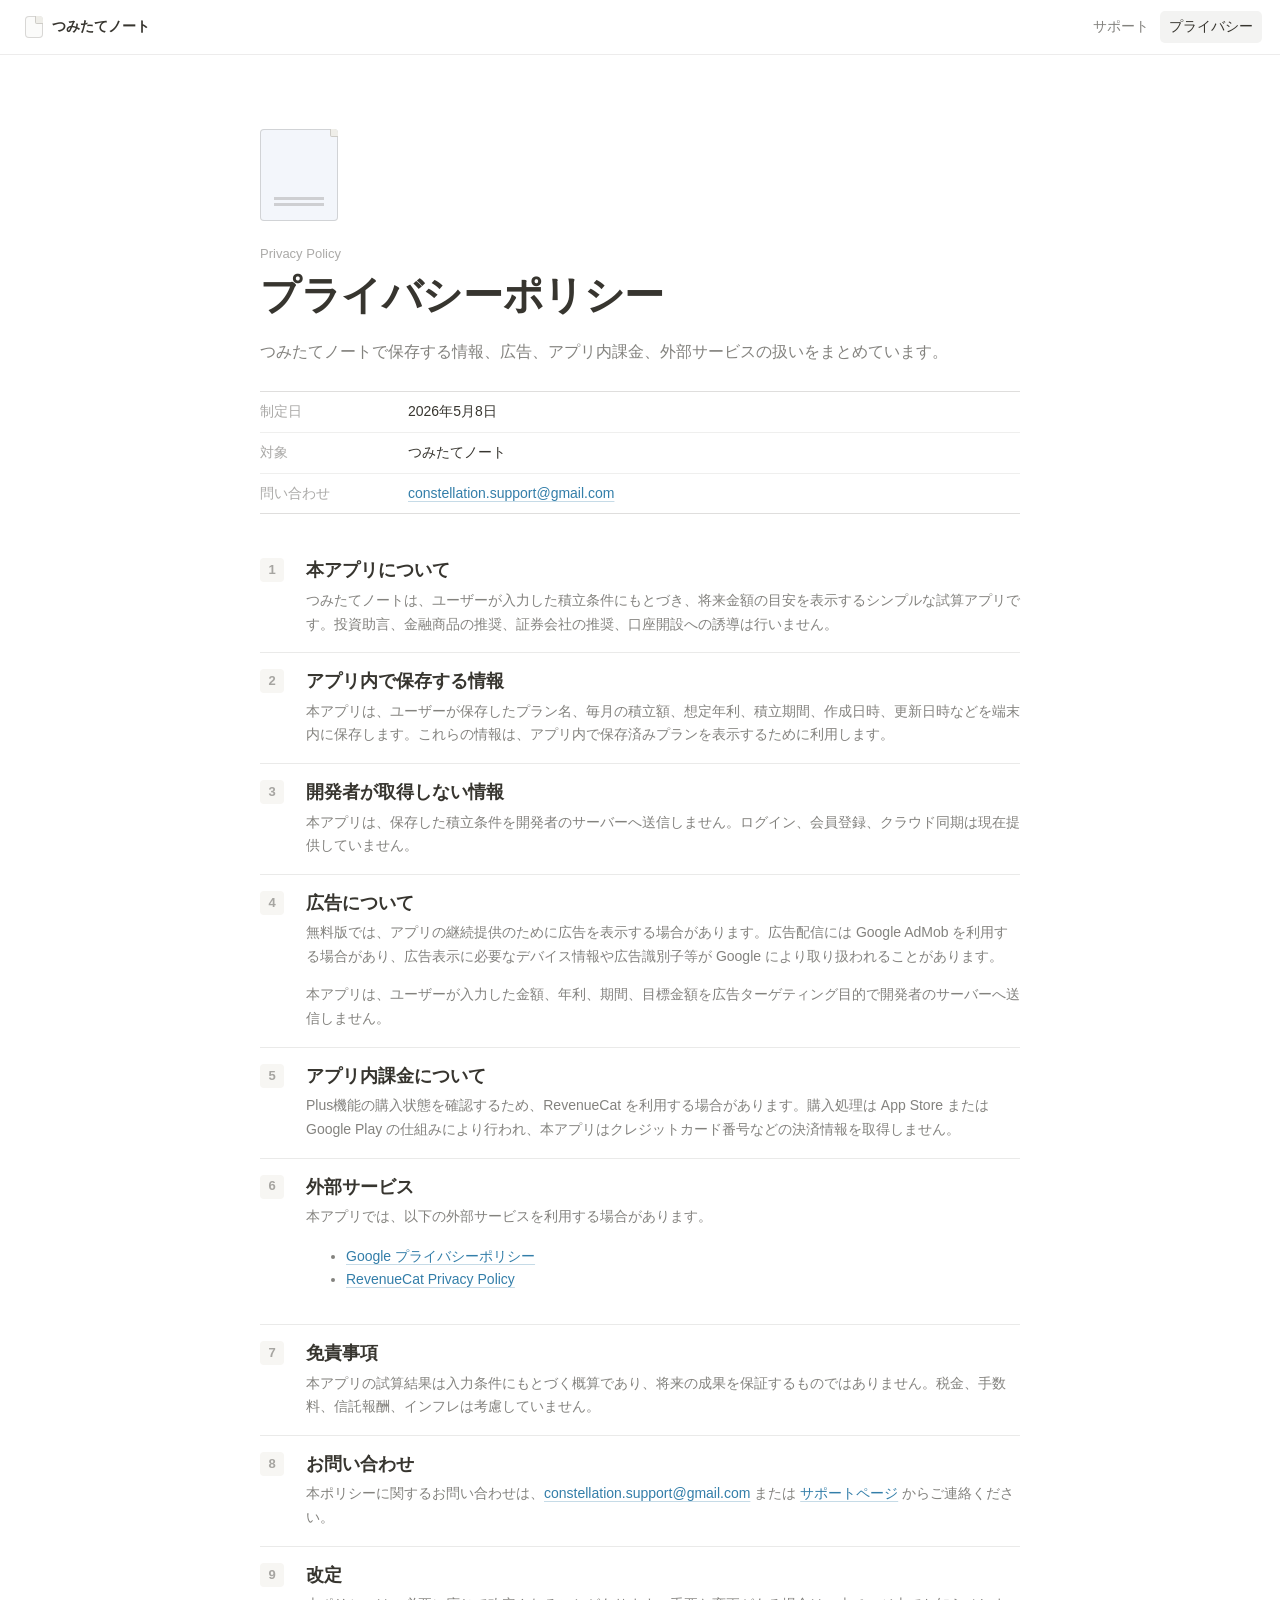
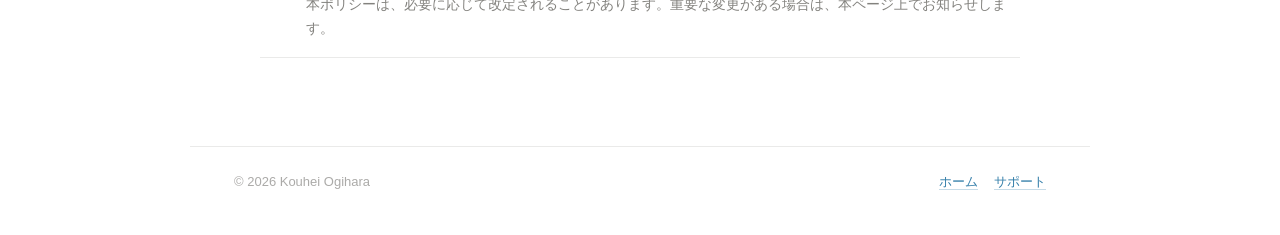
==== commit d7bd8b1a: "Add support email address" ====
--- a/privacy/index.html
+++ b/privacy/index.html
@@ -44,7 +44,7 @@
         </div>
         <div>
           <dt>問い合わせ</dt>
-          <dd><a href="../support/">サポートページ</a></dd>
+          <dd><a href="mailto:constellation.support@gmail.com">constellation.support@gmail.com</a></dd>
         </div>
       </dl>
 
@@ -129,7 +129,7 @@
           <div>
             <h2>お問い合わせ</h2>
             <p>
-              本ポリシーに関するお問い合わせは、<a href="../support/">サポートページ</a>からご連絡ください。
+              本ポリシーに関するお問い合わせは、<a href="mailto:constellation.support@gmail.com">constellation.support@gmail.com</a> または <a href="../support/">サポートページ</a> からご連絡ください。
             </p>
           </div>
         </article>
